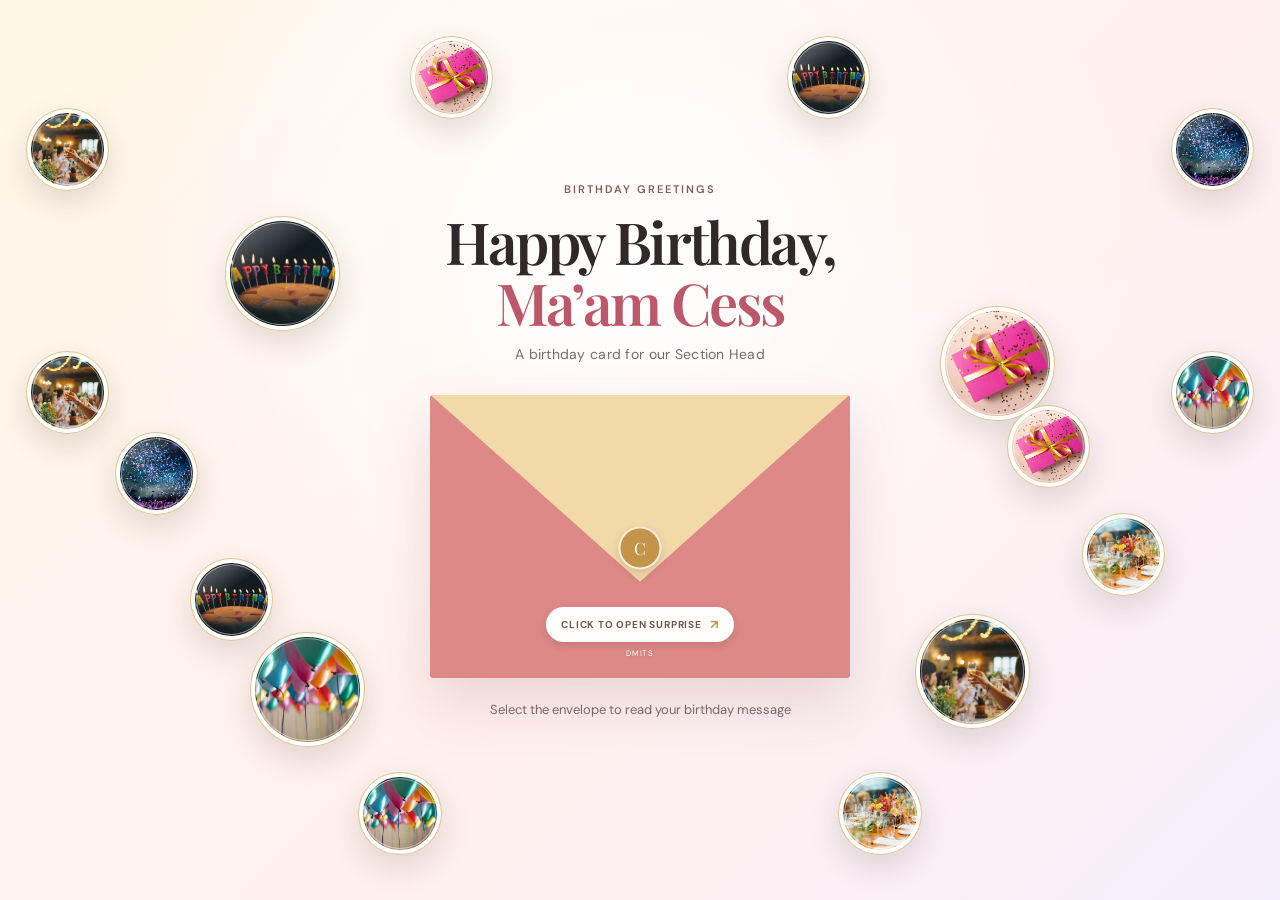
==== Birthday-from-mark/index.html @ f0083e34 "intial commit" ====
<!doctype html>
<html lang="en">
<head>
  <meta charset="utf-8">
  <meta name="viewport" content="width=device-width, initial-scale=1">
  <meta name="theme-color" content="#f3eee7">
  <meta name="description" content="A birthday card for Ma’am Cess, Section Head of the Data Management and Information Technology Systems Division (DMITS).">
  <title>Happy Birthday, Ma’am Cess</title>
  <link rel="preconnect" href="https://fonts.googleapis.com">
  <link rel="preconnect" href="https://fonts.gstatic.com" crossorigin>
  <link href="https://fonts.googleapis.com/css2?family=DM+Mono:wght@400;500&family=DM+Sans:wght@400;500;600;700&family=Playfair+Display:ital,wght@0,600;0,700;1,600;1,700&display=swap" rel="stylesheet">
  <link rel="stylesheet" href="style.css">
</head>
<body>
  <section class="card-gate" id="card-gate" aria-labelledby="gate-title" hidden>
    <!-- Replace bubble photos in images/bubbles, or update each bubble img src. -->
    <div class="photo-bubbles" aria-hidden="true">
      <span class="photo-bubble bubble-cake"><img src="images/bubbles/birthday-cake.jpg" alt=""></span>
      <span class="photo-bubble bubble-gift"><img src="images/bubbles/birthday-gift.jpg" alt=""></span>
      <span class="photo-bubble bubble-balloons"><img src="images/bubbles/birthday-balloons.jpg" alt=""></span>
      <span class="photo-bubble bubble-toast"><img src="images/bubbles/birthday-toast.jpg" alt=""></span>
      <span class="photo-bubble photo-bubble-small bubble-confetti"><img src="images/bubbles/birthday-confetti.jpg" alt=""></span>
      <span class="photo-bubble photo-bubble-small bubble-table"><img src="images/bubbles/birthday-table.jpg" alt=""></span>
      <span class="photo-bubble photo-bubble-small bubble-cake-extra"><img src="images/bubbles/birthday-cake.jpg" alt=""></span>
      <span class="photo-bubble photo-bubble-small bubble-gift-extra"><img src="images/bubbles/birthday-gift.jpg" alt=""></span>
      <span class="photo-bubble photo-bubble-small bubble-toast-extra"><img src="images/bubbles/birthday-toast.jpg" alt=""></span>
      <span class="photo-bubble photo-bubble-small bubble-confetti-extra"><img src="images/bubbles/birthday-confetti.jpg" alt=""></span>
      <span class="photo-bubble photo-bubble-small bubble-balloons-extra"><img src="images/bubbles/birthday-balloons.jpg" alt=""></span>
      <span class="photo-bubble photo-bubble-small bubble-table-extra"><img src="images/bubbles/birthday-table.jpg" alt=""></span>
      <span class="photo-bubble photo-bubble-small bubble-gift-upper"><img src="images/bubbles/birthday-gift.jpg" alt=""></span>
      <span class="photo-bubble photo-bubble-small bubble-cake-upper"><img src="images/bubbles/birthday-cake.jpg" alt=""></span>
      <span class="photo-bubble photo-bubble-small bubble-toast-side"><img src="images/bubbles/birthday-toast.jpg" alt=""></span>
      <span class="photo-bubble photo-bubble-small bubble-balloons-side"><img src="images/bubbles/birthday-balloons.jpg" alt=""></span>
    </div>
    <div class="gate-content">
      <p class="gate-kicker">Birthday greetings</p>
      <h1 class="gate-title" id="gate-title">Happy Birthday,<span>Ma’am Cess</span></h1>
      <p class="gate-subtitle">A birthday card for our Section Head</p>
      <button class="envelope" id="open-card" type="button" aria-label="Click to open your birthday card for Ma’am Cess" aria-expanded="false">
        <span class="envelope-back" aria-hidden="true"></span>
        <span class="letter-preview" aria-hidden="true">
          <span>Birthday wishes</span>
          <strong>For Ma’am Cess</strong>
          <span>DMITS</span>
        </span>
        <span class="envelope-front" aria-hidden="true"></span>
        <span class="envelope-flap" aria-hidden="true"></span>
        <span class="envelope-label" aria-hidden="true"><span class="envelope-cta">Click to Open Surprise <span aria-hidden="true">↗</span></span><small>DMITS</small></span>
        <span class="envelope-seal" aria-hidden="true">C</span>
      </button>
      <p class="gate-instruction">Select the envelope to read your birthday message</p>
    </div>
  </section>



  <main class="page-shell">
    <header class="topbar">
      <div class="brand">DMITS</div>
      <div class="top-note">Created with Love and a little bit of code</div>
    </header>

    <section class="hero" aria-labelledby="birthday-title">
      <article class="letter-paper">
        <div class="letter-topline">
          <span>A birthday letter</span>
          <span>With appreciation</span>
        </div>
        <div class="letter-copy">
          <p class="salutation">Dear Ma’am Cess,</p>
          <h1 id="birthday-title">Happy Birthday,<span class="accent">Ma’am Cess.</span></h1>
          <p class="hero-text">On behalf of the Data Management and Information Technology Systems Division (DMITS), please accept our warmest wishes on your birthday. Thank you for your guidance, thoughtful leadership, and continued support.</p>
          <p class="hero-text">Your commitment and encouragement make a meaningful difference in our work. We hope the year ahead brings you good health, happiness, and continued success.</p>
          <p class="hero-text">Wishing you a joyful celebration and a wonderful year ahead.</p>
          <p class="letter-signoff">With appreciation,<strong>DMITS</strong></p>
          <div class="hero-actions">
            <button class="celebrate-button" id="celebrate-button" type="button">Celebrate with confetti</button>
            <a class="scroll-cue" href="#birthday-gallery">Continue to birthday photos ↓</a>
          </div>
        </div>
      </article>
    </section>

    <section class="gallery-section" id="birthday-gallery" aria-labelledby="gallery-title">
      <div class="gallery-heading">
        <div>
          <span class="note-kicker">Birthday gallery</span>
          <h2 id="gallery-title">A day worth<br>celebrating.</h2>
        </div>
        <p>A few birthday photos and wishes for Ma’am Cess.</p>
      </div>
      <!-- Replace these files in the images folder, or update each img src to a different photo. -->
      <div class="photo-grid">
        <figure class="photo-card">
          <img src="images/1.jpg" alt="Birthday cake with candles lit for a celebration" loading="eager">
          <figcaption class="photo-label">Make a wish, Ma’am Cess</figcaption>
        </figure>
        <figure class="photo-card">
          <img src="images/2.jpg" alt="Brightly wrapped birthday gift with a ribbon" loading="eager">
          <figcaption class="photo-label">A little something to celebrate</figcaption>
        </figure>
        <figure class="photo-card">
          <img src="images/3.jpg" alt="Colorful balloons gathered for a birthday party" loading="eager">
          <figcaption class="photo-label">Let the celebration begin</figcaption>
        </figure>
        <figure class="photo-card">
          <img src="images/4.jpg" alt="Colorful confetti falling over a party" loading="eager">
          <figcaption class="photo-label">Cheers to another wonderful year</figcaption>
        </figure>
        <figure class="photo-card">
          <img src="images/5.jpg" alt="Festive table arranged with flowers and lights" loading="eager">
          <figcaption class="photo-label">Good company and happy moments</figcaption>
        </figure>
        <figure class="photo-card">
          <img src="images/6.jpg" alt="Guests raising glasses at a celebration" loading="eager">
          <figcaption class="photo-label">Wishing you many reasons to celebrate</figcaption>
        </figure>
      </div>
    </section>

    <footer class="footer">
      <span>With appreciation</span>
      <span>DMITS</span>
    </footer>
  </main>

  <dialog id="birthday-dialog" aria-labelledby="dialog-title">
    <h2 id="dialog-title">Happy Birthday, Ma’am Cess</h2>
    <p>Wishing you a wonderful birthday and a year ahead filled with happiness, good health, and continued success.</p>
    <button class="close-button" id="close-dialog" type="button">Thank you</button>
  </dialog>

  <script>
    const cardGate = document.querySelector("#card-gate");
    const openCardButton = document.querySelector("#open-card");
    const pageShell = document.querySelector(".page-shell");
    const celebrateButton = document.querySelector("#celebrate-button");
    const birthdayDialog = document.querySelector("#birthday-dialog");
    const closeDialog = document.querySelector("#close-dialog");
    const confettiColors = ["#f07181", "#f5c26b", "#8ec9b2", "#8c78b3", "#fff0ce"];

    function launchConfetti(count = 70) {
      for (let index = 0; index < count; index += 1) {
        const piece = document.createElement("span");
        piece.className = "confetti-piece";
        piece.setAttribute("aria-hidden", "true");
        piece.style.left = `${Math.random() * 100}vw`;
        piece.style.backgroundColor = confettiColors[index % confettiColors.length];
        piece.style.setProperty("--drift", `${(Math.random() - 0.5) * 240}px`);
        piece.style.setProperty("--spin", `${Math.random() * 720 - 360}deg`);
        piece.style.animationDelay = `${Math.random() * 0.8}s`;
        document.body.append(piece);
        window.setTimeout(() => piece.remove(), 3700);
      }
    }

    const bubblePopTimers = new WeakMap();

    function finishBubblePop(bubble) {
      window.clearTimeout(bubblePopTimers.get(bubble));
      bubblePopTimers.delete(bubble);
      bubble.classList.remove("is-popping");
    }

    function popBubble(bubble) {
      if (bubble.classList.contains("is-popping")) return;
      bubble.classList.add("is-popping");
      const timeout = window.setTimeout(
        () => finishBubblePop(bubble),
        window.matchMedia("(prefers-reduced-motion: reduce)").matches ? 50 : 3500
      );
      bubblePopTimers.set(bubble, timeout);
    }

    document.querySelectorAll(".photo-bubble").forEach((bubble) => {
      bubble.addEventListener("mouseenter", () => popBubble(bubble));
      bubble.addEventListener("pointerdown", (event) => {
        if (event.pointerType !== "mouse") popBubble(bubble);
      });
      bubble.addEventListener("animationend", (event) => {
        if (event.target === bubble && event.animationName === "photo-bubble-cycle") {
          finishBubblePop(bubble);
        }
      });
    });

    function openBirthdayCard() {
      openCardButton.classList.add("is-open");
      openCardButton.setAttribute("aria-expanded", "true");
      launchConfetti(100);

      window.setTimeout(() => {
        document.body.classList.add("card-revealed");
        document.body.classList.remove("card-closed");
        pageShell.setAttribute("aria-hidden", "false");
        window.scrollTo({ top: 0, behavior: "smooth" });
      }, 700);

      window.setTimeout(() => cardGate.classList.add("is-opening"), 1250);
      window.setTimeout(() => { cardGate.hidden = true; }, 1950);
    }

    cardGate.hidden = false;
    document.body.classList.add("card-closed");
    pageShell.setAttribute("aria-hidden", "true");
    openCardButton.addEventListener("click", openBirthdayCard);
    celebrateButton.addEventListener("click", () => {
      launchConfetti();
      birthdayDialog.showModal();
    });
    closeDialog.addEventListener("click", () => birthdayDialog.close());
    birthdayDialog.addEventListener("click", (event) => {
      if (event.target === birthdayDialog) birthdayDialog.close();
    });
  </script>
</body>
</html>
---- Birthday-from-mark/style.css ----
:root {
      color-scheme: light;
  --paper: #fbf6ef;
  --ink: #302829;
  --pink: #bb596a;
  --orange: #c29a4f;
  --lilac: #ded8d2;
  --cream: #fffefa;
      --mono: "DM Mono", monospace;
      --sans: "DM Sans", sans-serif;
      --serif: "Playfair Display", Georgia, serif;
    }

    * { box-sizing: border-box; }

    html { scroll-behavior: smooth; }

    body {
      margin: 0;
      background: var(--paper);
      color: var(--ink);
      font-family: var(--sans);
    }

    button, a { font: inherit; }
    a { color: inherit; }

    body.card-closed { overflow: hidden; }
    body.card-closed .page-shell { display: none; }

    .card-gate {
      position: fixed;
      inset: 0;
      z-index: 20;
      display: grid;
      place-items: center;
      overflow: auto;
      padding: 28px 20px;
      background:
        radial-gradient(ellipse at 50% 30%, rgba(255, 255, 255, .96), transparent 32rem),
        linear-gradient(135deg, #fff8e8, #fff0ed 56%, #f5effb);
      opacity: 1;
      transition: opacity .65s ease, visibility .65s ease;
    }
    .card-gate[hidden] { display: none; }
    .card-gate.is-opening { visibility: hidden; opacity: 0; pointer-events: none; }
    .photo-bubbles { position: absolute; inset: 0; z-index: 0; overflow: hidden; pointer-events: none; }
    .photo-bubble {
      --bubble-size: clamp(82px, 9vw, 124px);
      position: absolute;
      display: block;
      width: var(--bubble-size);
      aspect-ratio: 1;
      padding: 4px;
      border: 1px solid rgba(194, 154, 79, .58);
      border-radius: 50%;
      background: rgba(255, 254, 250, .94);
      box-shadow: 0 12px 30px rgba(61, 43, 41, .15);
      animation: photo-bubble-float 5.8s ease-in-out infinite alternate;
      pointer-events: auto;
      transition: box-shadow .25s ease;
    }
    .photo-bubble::before {
      position: absolute;
      inset: -8px;
      z-index: 3;
      border: 2px solid rgba(255, 255, 255, .9);
      border-radius: 50%;
      background:
        radial-gradient(circle at 8% 32%, #f07181 0 4px, transparent 5px),
        radial-gradient(circle at 83% 18%, #f5c26b 0 4px, transparent 5px),
        radial-gradient(circle at 91% 68%, #8ec9b2 0 4px, transparent 5px),
        radial-gradient(circle at 27% 94%, #8c78b3 0 4px, transparent 5px),
        radial-gradient(circle at 5% 75%, #61bce9 0 3px, transparent 4px);
      content: "";
      opacity: 0;
      pointer-events: none;
      transform: scale(.7);
      filter: drop-shadow(0 2px 3px rgba(140, 120, 179, .32));
    }
    .photo-bubble::after {
      position: absolute;
      inset: 5px;
      z-index: 2;
      border: 1px solid rgba(255, 255, 255, .48);
      border-radius: 50%;
      background: linear-gradient(145deg, rgba(255, 255, 255, .42), transparent 42%);
      content: "";
      pointer-events: none;
    }
    .photo-bubble img {
      display: block;
      width: 100%;
      height: 100%;
      position: relative;
      z-index: 1;
      border-radius: 50%;
      object-fit: cover;
    }
    .photo-bubble.is-popping {
      z-index: 5;
      animation: photo-bubble-cycle 3.4s ease-in-out both;
      box-shadow: 0 16px 38px rgba(61, 43, 41, .24);
    }
    .photo-bubble.is-popping::before { animation: photo-bubble-burst .48s ease-out both; }
    .photo-bubble.is-popping img {
      animation: photo-bubble-photo-pop 3.4s ease-in-out both;
    }
    .photo-bubble-small { --bubble-size: clamp(60px, 6.5vw, 88px); }
    .bubble-cake { top: 24%; left: clamp(16px, calc(50% - 415px), 20vw); }
    .bubble-gift { top: 34%; right: clamp(16px, calc(50% - 415px), 20vw); animation-delay: -1.8s; }
    .bubble-balloons { bottom: 17%; left: clamp(24px, calc(50% - 390px), 23vw); animation-delay: -3.2s; }
    .bubble-toast { right: clamp(24px, calc(50% - 390px), 23vw); bottom: 19%; animation-delay: -2.4s; }
    .bubble-confetti { top: 48%; left: clamp(16px, calc(50% - 520px), 9vw); animation-delay: -.7s; }
    .bubble-table { top: 57%; right: clamp(16px, calc(50% - 520px), 9vw); animation-delay: -2.7s; }
    .bubble-cake-extra { top: 62%; left: clamp(28px, calc(50% - 450px), 17vw); animation-delay: -1.3s; }
    .bubble-gift-extra { top: 45%; right: clamp(28px, calc(50% - 450px), 17vw); animation-delay: -3.7s; }
    .bubble-toast-extra { top: 12%; left: 2vw; animation-delay: -2.1s; }
    .bubble-confetti-extra { top: 12%; right: 2vw; animation-delay: -3.1s; }
    .bubble-balloons-extra { bottom: 5%; left: 28vw; animation-delay: -1.6s; }
    .bubble-table-extra { right: 28vw; bottom: 5%; animation-delay: -4.1s; }
    .bubble-gift-upper { top: 4%; left: 32vw; animation-delay: -2.9s; }
    .bubble-cake-upper { top: 4%; right: 32vw; animation-delay: -.9s; }
    .bubble-toast-side { top: 39%; left: 2vw; animation-delay: -2.3s; }
    .bubble-balloons-side { top: 39%; right: 2vw; animation-delay: -3.5s; }
    .gate-content { position: relative; z-index: 1; width: min(100%, 520px); text-align: center; }
    .gate-kicker { margin: 0 0 15px; color: #815d5b; font-family: var(--sans); font-size: 11px; font-weight: 600; letter-spacing: .18em; text-transform: uppercase; }
    .gate-title { margin: 0; font-family: var(--serif); font-size: clamp(40px, 7vw, 58px); font-weight: 600; letter-spacing: -.045em; line-height: 1.05; }
    .gate-title span { display: block; color: var(--pink); }
    .gate-subtitle { margin: 12px 0 32px; color: #776d6a; font-size: 14px; letter-spacing: .02em; }
    .envelope {
      position: relative;
      display: block;
      width: min(100%, 420px);
      aspect-ratio: 1.48;
      margin: 0 auto;
      padding: 0;
      border: 0;
      background: transparent;
      cursor: pointer;
      perspective: 1200px;
      -webkit-tap-highlight-color: transparent;
    }
    .envelope:focus-visible { outline: 3px solid #6c4a99; outline-offset: 9px; border-radius: 12px; }
    .envelope-back {
      position: absolute;
      inset: 0;
      z-index: 0;
      border: 1px solid rgba(71, 48, 47, .12);
      border-radius: 4px;
      background: #ce7779;
      box-shadow: 0 24px 56px rgba(141, 72, 81, .18);
    }
    .letter-preview {
      position: absolute;
      inset: 5% 7% 7%;
      z-index: 1;
      display: flex;
      flex-direction: column;
      align-items: center;
      justify-content: center;
      gap: 7px;
      border-radius: 7px;
      background: var(--cream);
      color: #786b68;
      font-family: var(--sans);
      font-size: 10px;
      letter-spacing: .12em;
      text-transform: uppercase;
      transition: transform .85s cubic-bezier(.2,.8,.25,1);
    }
    .letter-preview strong { color: var(--ink); font-family: var(--serif); font-size: clamp(22px, 5vw, 31px); font-weight: 600; letter-spacing: -.035em; text-transform: none; }
    .envelope-front {
      position: absolute;
      inset: 0;
      z-index: 3;
      border-radius: 4px;
      background: #dc8988;
      clip-path: polygon(0 0, 50% 57%, 100% 0, 100% 100%, 0 100%);
    }
    .envelope-flap {
      position: absolute;
      inset: 0 0 auto;
      z-index: 4;
      height: 66%;
      border-radius: 4px 4px 0 0;
      background: #f2d9a8;
      clip-path: polygon(0 0, 100% 0, 50% 100%);
      transform: rotateX(0);
      transform-origin: top;
      backface-visibility: hidden;
      transition: transform .7s ease, z-index 0s .35s;
    }
    .envelope-seal {
      position: absolute;
      top: 54%;
      left: 50%;
      z-index: 6;
      display: grid;
      width: 43px;
      height: 43px;
      place-items: center;
      border: 2px solid rgba(255, 253, 249, .85);
      border-radius: 50%;
      background: #c3954b;
      color: white;
      font-family: var(--serif);
      font-size: 17px;
      box-shadow: 0 4px 10px rgba(61, 43, 41, .16);
      transform: translate(-50%, -50%);
      transition: opacity .2s ease;
    }
    .envelope-label {
      position: absolute;
      right: 12px;
      bottom: 7%;
      left: 12px;
      z-index: 5;
      display: grid;
      gap: 6px;
      color: #fffdf9;
      text-align: center;
      text-shadow: 0 1px 4px rgba(61, 43, 41, .2);
    }
    .envelope-cta {
      display: inline-flex;
      align-items: center;
      justify-content: center;
      gap: 8px;
      min-height: 34px;
      margin: 0 auto;
      padding: 8px 14px;
      border: 1px solid rgba(255, 253, 249, .8);
      border-radius: 999px;
      background: var(--cream);
      color: #715456;
      font-family: var(--sans);
      font-size: 10px;
      font-weight: 700;
      letter-spacing: .08em;
      text-shadow: none;
      text-transform: uppercase;
      white-space: nowrap;
      box-shadow: 0 3px 8px rgba(61, 43, 41, .16);
      transition: background .2s ease, box-shadow .2s ease;
    }
    .envelope-cta span { color: var(--orange); font-size: 13px; }
    .envelope-label small { font-family: var(--sans); font-size: 8px; letter-spacing: .12em; text-transform: uppercase; }
    .envelope:hover .envelope-cta { background: white; box-shadow: 0 4px 12px rgba(61, 43, 41, .2); }
    .envelope.is-open { pointer-events: none; }
    .envelope.is-open .envelope-flap { z-index: 0; transform: rotateX(180deg); }
    .envelope.is-open .letter-preview { transform: translateY(-42%); }
    .envelope.is-open .envelope-seal { opacity: 0; }
    .gate-instruction { margin: 23px 0 0; color: #776d6a; font-size: 13px; }

    .page-shell {
      width: min(1440px, 100%);
      margin: 0 auto;
      overflow: hidden;
      background: var(--paper);
    }

    .topbar {
      display: flex;
      align-items: center;
      justify-content: space-between;
      padding: 25px clamp(22px, 6vw, 88px);
      font-family: var(--sans);
      font-size: 11px;
      letter-spacing: .06em;
      text-transform: uppercase;
    }

    .brand { display: flex; align-items: center; gap: 10px; font-weight: 600; }
    .brand-mark {
      display: grid;
      width: 32px;
      height: 32px;
      place-items: center;
      border: 1px solid #cbb6a0;
      border-radius: 50%;
      color: #8d6964;
      font-size: 9px;
      letter-spacing: -.05em;
    }
    .top-note { color: #796c68; }

    .hero {
      position: relative;
      width: min(860px, calc(100% - 44px));
      margin: clamp(24px, 5vw, 68px) auto clamp(76px, 10vw, 132px);
      isolation: isolate;
    }

    .letter-paper {
      position: relative;
      padding: clamp(34px, 7vw, 78px);
      border: 1px solid rgba(72, 57, 52, .12);
      background: var(--cream);
      box-shadow: 0 18px 54px rgba(61, 43, 41, .09);
    }
    .letter-paper::before {
      position: absolute;
      top: 34px;
      bottom: 34px;
      left: clamp(17px, 3vw, 34px);
      width: 1px;
      background: rgba(169, 109, 112, .24);
      content: "";
    }
    .letter-paper::after {
      position: absolute;
      top: 24px;
      right: 27px;
      width: 16px;
      height: 16px;
      border-top: 1px solid #c7b49d;
      border-right: 1px solid #c7b49d;
      content: "";
    }
    .letter-topline {
      display: flex;
      align-items: center;
      justify-content: space-between;
      gap: 16px;
      padding-bottom: 18px;
      border-bottom: 1px solid rgba(72, 57, 52, .16);
      color: #806b68;
      font-family: var(--sans);
      font-size: 10px;
      font-weight: 600;
      letter-spacing: .12em;
      text-transform: uppercase;
    }
    .letter-copy { position: relative; z-index: 1; max-width: 670px; margin: 38px auto 0; }
    .salutation {
      margin: 0 0 16px;
      font-family: var(--serif);
      font-size: clamp(22px, 3vw, 29px);
      font-style: italic;
    }
    .hero h1 {
      margin: 0 0 28px;
      font-family: var(--serif);
      font-size: clamp(56px, 8vw, 94px);
      font-weight: 600;
      letter-spacing: -.075em;
      line-height: .95;
    }
    .hero h1 .accent { display: block;     color: var(--pink); font-style: italic; }
    .hero-text {
      margin: 0 0 18px;
      color: #605754;
      font-size: clamp(14px, 1.7vw, 16px);
      line-height: 2;
    }
    .letter-signoff { margin-top: 30px; color: #605754; line-height: 1.8; }
    .letter-signoff strong { display: block; margin-top: 8px; color: var(--ink); font-size: 15px; font-weight: 700; }
    .hero-actions { display: flex; align-items: center; gap: 18px; flex-wrap: wrap; margin-top: 32px; }
    .celebrate-button {
      display: inline-flex;
      align-items: center;
      gap: 11px;
      min-height: 52px;
      padding: 0 23px;
      border: 0;
      border-radius: 999px;
      background: #b34f61;
      color: white;
      cursor: pointer;
      font-size: 14px;
      font-weight: 600;
      transition: background .2s ease, transform .2s ease;
    }
    .celebrate-button:hover { background: #963c50; transform: translateY(-1px); }
    .celebrate-button:focus-visible, a:focus-visible, dialog button:focus-visible {
      outline: 3px solid #6c4a99;
      outline-offset: 4px;
    }
    .scroll-cue { color: #6d625e; font-size: 12px; text-decoration: underline; text-decoration-color: #b7a39a; text-underline-offset: 4px; }

    .gallery-section {
      padding: 102px clamp(22px, 8vw, 116px) 112px;
      background: #f5e9e2;
    }
    .gallery-section .note-kicker { color: #786662; font-family: var(--sans); font-size: 10px; font-weight: 600; letter-spacing: .15em; text-transform: uppercase; }
    .gallery-heading { display: flex; justify-content: space-between; align-items: end; gap: 24px; margin-bottom: 38px; }
    .gallery-heading h2 {
      margin: 13px 0 0;
      font-family: var(--serif);
      font-size: clamp(42px, 6vw, 76px);
      font-weight: 600;
      letter-spacing: -.06em;
      line-height: .98;
    }
    .gallery-heading p { max-width: 260px; margin: 0 0 5px;     color: #6c625e; font-size: 13px; line-height: 1.7; }
    .photo-grid { display: grid; grid-template-columns: 1.06fr .94fr 1fr; gap: 19px; }
    .photo-card { position: relative; height: 330px; overflow: hidden; border: 1px solid rgba(72, 57, 52, .1); border-radius: 5px; background: #d7cbc0; box-shadow: 0 8px 24px rgba(61, 43, 41, .08); }
    .photo-card img { width: 100%; height: 100%; object-fit: cover; transition: transform .6s cubic-bezier(.2,.8,.2,1); }
    .photo-card:hover img { transform: scale(1.06); }
    .photo-label {
      position: absolute;
      right: 10px;
      bottom: 10px;
      left: 10px;
      padding: 10px 12px;
      background: rgba(255, 250, 243, .9);
      color: #453b39;
      font-size: 11px;
      font-weight: 600;
    }

    .footer {
      display: flex;
      align-items: center;
      justify-content: space-between;
      gap: 20px;
      padding: 27px clamp(22px, 6vw, 88px);
      background: #815354;
      color: #fff5ec;
      font-family: var(--sans);
      font-size: 10px;
      letter-spacing: .07em;
      text-transform: uppercase;
    }

    dialog {
      width: min(460px, calc(100% - 32px));
      padding: 42px 34px 32px;
      border: 1px solid rgba(39, 31, 38, .08);
      border-radius: 5px;
      background: var(--cream);
      color: var(--ink);
      text-align: center;
      box-shadow: 0 25px 100px rgba(28, 17, 26, .24);
    }
    dialog::backdrop { background: rgba(39, 31, 38, .55); backdrop-filter: blur(5px); }
    dialog h2 { margin: 11px 0; font-family: var(--serif); font-size: 40px; font-weight: 600; letter-spacing: -.04em; }
    dialog p { color: #71636c; font-size: 14px; line-height: 1.8; }
    .close-button {
      margin-top: 17px;
      padding: 11px 19px;
      border: 0;
      border-radius: 999px;
      background: #b34f61;
      color: white;
      cursor: pointer;
    }
    .confetti-piece {
      position: fixed;
      top: -20px;
      z-index: 30;
      width: 9px;
      height: 14px;
      pointer-events: none;
      animation: fall 2.8s cubic-bezier(.2,.7,.4,1) forwards;
    }

    @keyframes fall {
      to { transform: translate3d(var(--drift), 110vh, 0) rotate(var(--spin)); opacity: 0; }
    }
    @keyframes photo-bubble-float { to { translate: 0 -12px; } }
    @keyframes photo-bubble-cycle {
      0% { opacity: 1; transform: scale(1); }
      12% { opacity: 1; transform: scale(1.18); }
      25% { opacity: 0; transform: scale(1.5); }
      60% { opacity: 0; transform: scale(.65); }
      100% { opacity: 1; transform: scale(1); }
    }
    @keyframes photo-bubble-burst {
      0% { opacity: 0; transform: scale(.7); }
      18% { opacity: 1; }
      100% { opacity: 0; transform: scale(1.65); }
    }
    @keyframes photo-bubble-photo-pop {
      0% { opacity: 1; transform: scale(1); }
      18% { opacity: 1; transform: scale(1.12); }
      34% { opacity: 0; transform: scale(1.18); }
      62% { opacity: 0; transform: scale(.9); }
      100% { opacity: 1; transform: scale(1); }
    }

    @media (max-width: 760px) {
      .topbar { padding-top: 19px; padding-bottom: 19px; }
      .top-note { font-size: 9px; }
      .photo-bubble { --bubble-size: 68px; }
      .photo-bubble-small { --bubble-size: 56px; }
      .bubble-cake { top: 6%; left: 5%; }
      .bubble-gift { top: 6%; right: 5%; }
      .bubble-balloons { bottom: 5%; left: 6%; }
      .bubble-toast { right: 6%; bottom: 5%; }
      .bubble-confetti { top: 27%; left: 1%; }
      .bubble-table { top: 27%; right: 1%; }
      .bubble-cake-extra { top: auto; bottom: 5%; left: 30%; }
      .bubble-gift-extra { top: auto; right: 30%; bottom: 5%; }
      .bubble-toast-extra { top: 17%; left: 1%; }
      .bubble-confetti-extra { top: 17%; right: 1%; }
      .bubble-balloons-extra { bottom: 14%; left: 25%; }
      .bubble-table-extra { right: 25%; bottom: 14%; }
      .bubble-gift-upper { top: 14%; left: 25%; }
      .bubble-cake-upper { top: 14%; right: 25%; }
      .bubble-toast-side { top: 35%; left: 1%; }
      .bubble-balloons-side { top: 35%; right: 1%; }
      .hero { width: min(100% - 30px, 700px); margin-top: 24px; margin-bottom: 72px; }
      .letter-copy { margin-top: 28px; }
      .gallery-section { padding-top: 75px; padding-bottom: 78px; }
      .gallery-heading { align-items: start; flex-direction: column; }
      .photo-grid { grid-template-columns: 1fr 1fr; gap: 13px; }
      .photo-card { height: 260px; }
    }

    @media (max-width: 430px) {
      .brand { font-size: 9px; letter-spacing: .03em; }
      .top-note { max-width: 110px; text-align: right; line-height: 1.5; }
      .gate-title { font-size: 40px; }
      .gate-subtitle { margin-bottom: 25px; }
      .letter-topline { font-size: 8px; }
      .letter-paper { padding: 32px 25px; }
      .letter-paper::before { top: 26px; bottom: 26px; left: 12px; }
      .letter-paper::after { top: 15px; right: 14px; font-size: 22px; }
      .letter-copy { margin-top: 28px; }
      .hero-actions { gap: 13px; }
      .celebrate-button { min-height: 48px; padding: 0 18px; }
      .photo-card { height: 205px; }
      .photo-label { font-size: 8px; }
      .footer { align-items: flex-start; flex-direction: column; }
    }

    @media (prefers-reduced-motion: reduce) {
      *, *::before, *::after { scroll-behavior: auto !important; animation-duration: .01ms !important; animation-iteration-count: 1 !important; transition-duration: .01ms !important; }
    }
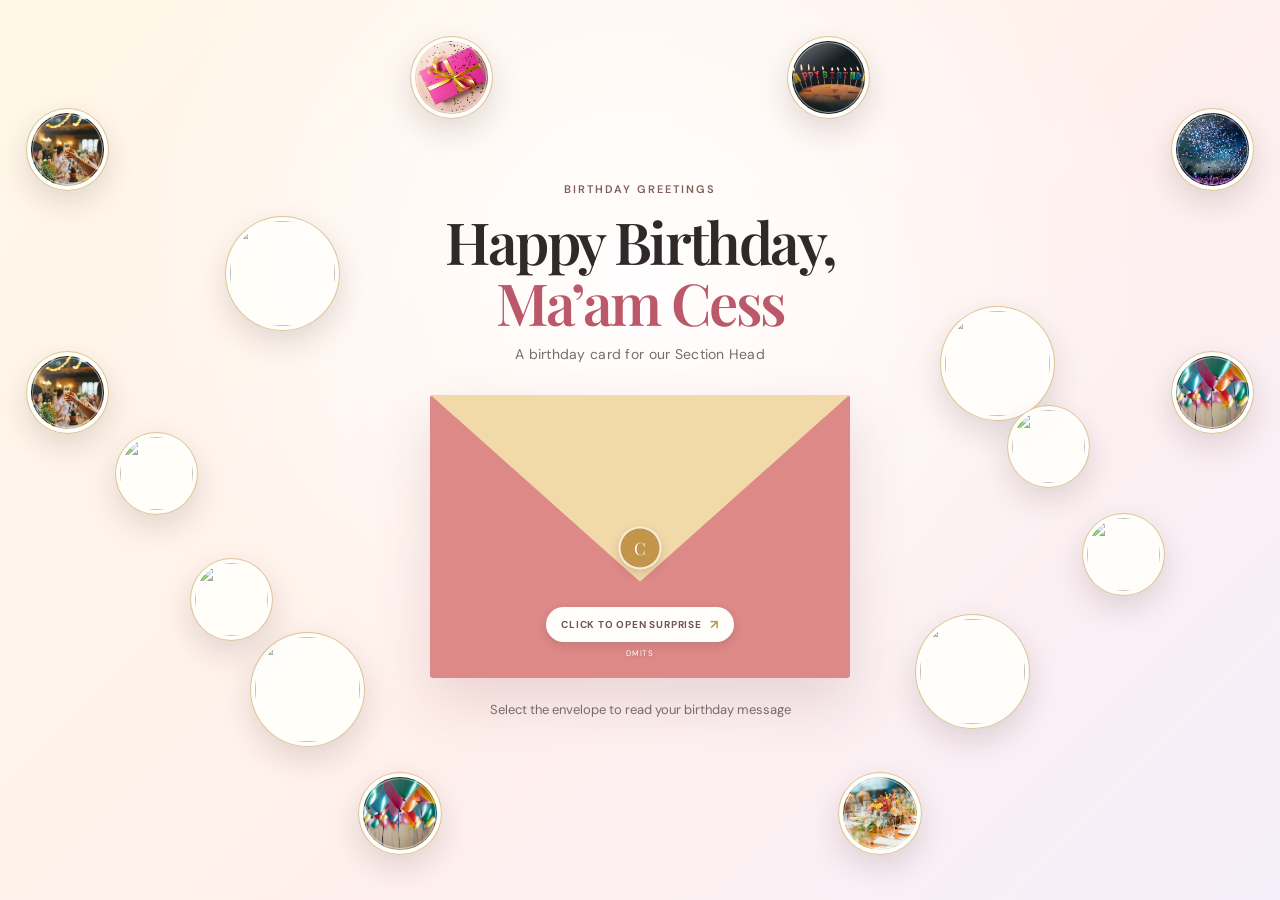
==== commit db247b36: "pa char char na sad nga design coming from marky boi" ====
--- a/Birthday-from-mark/index.html
+++ b/Birthday-from-mark/index.html
@@ -15,14 +15,14 @@
   <section class="card-gate" id="card-gate" aria-labelledby="gate-title" hidden>
     <!-- Replace bubble photos in images/bubbles, or update each bubble img src. -->
     <div class="photo-bubbles" aria-hidden="true">
-      <span class="photo-bubble bubble-cake"><img src="images/bubbles/birthday-cake.jpg" alt=""></span>
-      <span class="photo-bubble bubble-gift"><img src="images/bubbles/birthday-gift.jpg" alt=""></span>
-      <span class="photo-bubble bubble-balloons"><img src="images/bubbles/birthday-balloons.jpg" alt=""></span>
-      <span class="photo-bubble bubble-toast"><img src="images/bubbles/birthday-toast.jpg" alt=""></span>
-      <span class="photo-bubble photo-bubble-small bubble-confetti"><img src="images/bubbles/birthday-confetti.jpg" alt=""></span>
-      <span class="photo-bubble photo-bubble-small bubble-table"><img src="images/bubbles/birthday-table.jpg" alt=""></span>
-      <span class="photo-bubble photo-bubble-small bubble-cake-extra"><img src="images/bubbles/birthday-cake.jpg" alt=""></span>
-      <span class="photo-bubble photo-bubble-small bubble-gift-extra"><img src="images/bubbles/birthday-gift.jpg" alt=""></span>
+      <span class="photo-bubble bubble-cake"><img src="images/bubbles/1.jpg" alt=""></span>
+      <span class="photo-bubble bubble-gift"><img src="images/bubbles/2.jpg" alt=""></span>
+      <span class="photo-bubble bubble-balloons"><img src="images/bubbles/3.jpg" alt=""></span>
+      <span class="photo-bubble bubble-toast"><img src="images/bubbles/4.jpg" alt=""></span>
+      <span class="photo-bubble photo-bubble-small bubble-confetti"><img src="images/bubbles/5.jpg" alt=""></span>
+      <span class="photo-bubble photo-bubble-small bubble-table"><img src="images/bubbles/6.jpg" alt=""></span>
+      <span class="photo-bubble photo-bubble-small bubble-cake-extra"><img src="images/bubbles/7.jpg" alt=""></span>
+      <span class="photo-bubble photo-bubble-small bubble-gift-extra"><img src="images/bubbles/8.jpg" alt=""></span>
       <span class="photo-bubble photo-bubble-small bubble-toast-extra"><img src="images/bubbles/birthday-toast.jpg" alt=""></span>
       <span class="photo-bubble photo-bubble-small bubble-confetti-extra"><img src="images/bubbles/birthday-confetti.jpg" alt=""></span>
       <span class="photo-bubble photo-bubble-small bubble-balloons-extra"><img src="images/bubbles/birthday-balloons.jpg" alt=""></span>
@@ -58,6 +58,7 @@
     <header class="topbar">
       <div class="brand">DMITS</div>
       <div class="top-note">Created with Love and a little bit of code</div>
+      <a href="../" class="back-home-button">← Back to First Page</a>
     </header>
 
     <section class="hero" aria-labelledby="birthday-title">
@@ -96,7 +97,7 @@
           <figcaption class="photo-label">Make a wish, Ma’am Cess</figcaption>
         </figure>
         <figure class="photo-card">
-          <img src="images/2.jpg" alt="Brightly wrapped birthday gift with a ribbon" loading="eager">
+          <img src="images/5.jpg" alt="Brightly wrapped birthday gift with a ribbon" loading="eager">
           <figcaption class="photo-label">A little something to celebrate</figcaption>
         </figure>
         <figure class="photo-card">
@@ -104,15 +105,15 @@
           <figcaption class="photo-label">Let the celebration begin</figcaption>
         </figure>
         <figure class="photo-card">
-          <img src="images/4.jpg" alt="Colorful confetti falling over a party" loading="eager">
+          <img src="images/6.jpg" alt="Colorful confetti falling over a party" loading="eager">
           <figcaption class="photo-label">Cheers to another wonderful year</figcaption>
         </figure>
         <figure class="photo-card">
-          <img src="images/5.jpg" alt="Festive table arranged with flowers and lights" loading="eager">
+          <img src="images/2.jpg" alt="Festive table arranged with flowers and lights" loading="eager">
           <figcaption class="photo-label">Good company and happy moments</figcaption>
         </figure>
         <figure class="photo-card">
-          <img src="images/6.jpg" alt="Guests raising glasses at a celebration" loading="eager">
+          <img src="images/4.jpg" alt="Guests raising glasses at a celebration" loading="eager">
           <figcaption class="photo-label">Wishing you many reasons to celebrate</figcaption>
         </figure>
       </div>
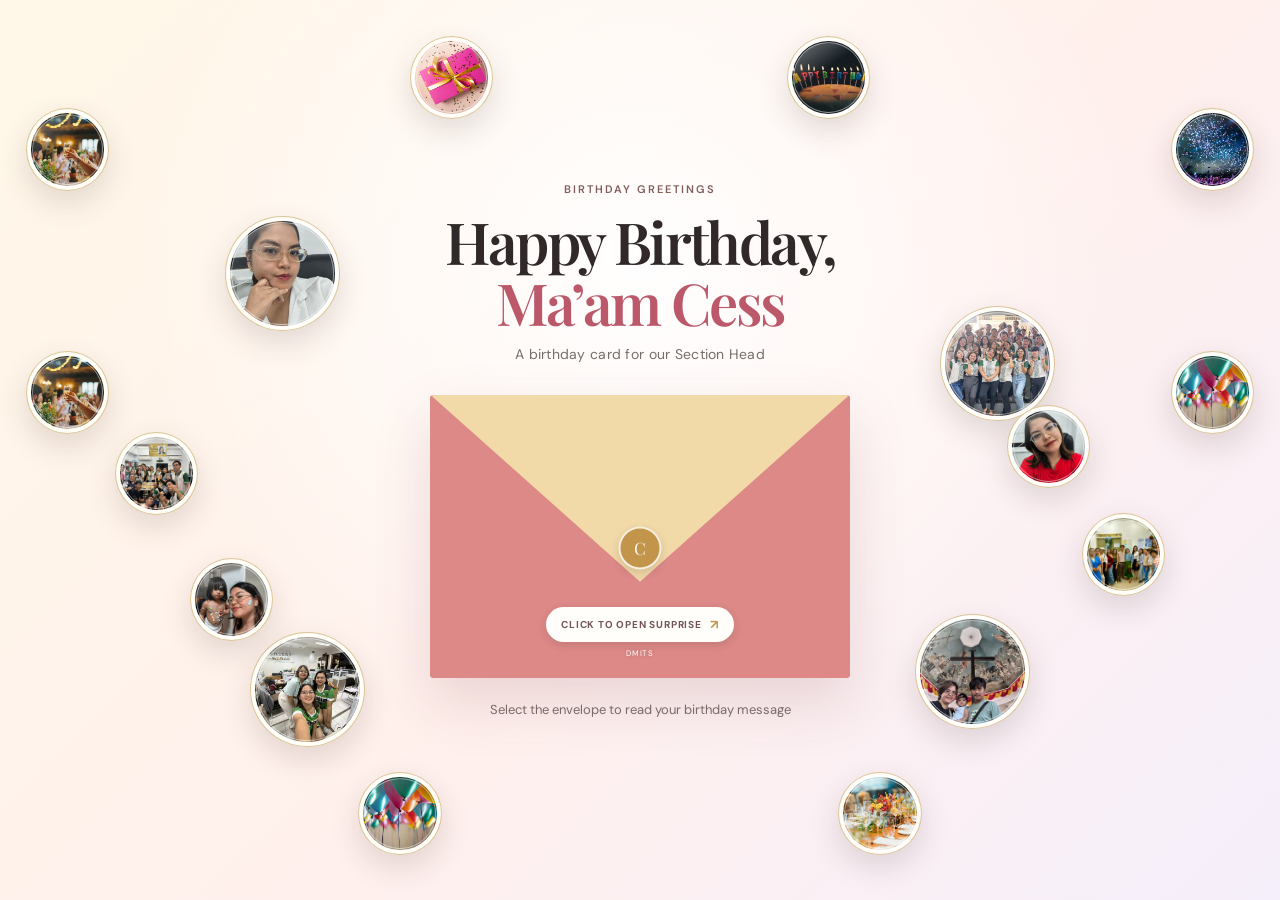
==== commit e97cf456: "pa char char ni mark boi" ====
--- a/Birthday-from-mark/index.html
+++ b/Birthday-from-mark/index.html
@@ -15,14 +15,14 @@
   <section class="card-gate" id="card-gate" aria-labelledby="gate-title" hidden>
     <!-- Replace bubble photos in images/bubbles, or update each bubble img src. -->
     <div class="photo-bubbles" aria-hidden="true">
-      <span class="photo-bubble bubble-cake"><img src="images/bubbles/1.jpg" alt=""></span>
-      <span class="photo-bubble bubble-gift"><img src="images/bubbles/2.jpg" alt=""></span>
-      <span class="photo-bubble bubble-balloons"><img src="images/bubbles/3.jpg" alt=""></span>
-      <span class="photo-bubble bubble-toast"><img src="images/bubbles/4.jpg" alt=""></span>
-      <span class="photo-bubble photo-bubble-small bubble-confetti"><img src="images/bubbles/5.jpg" alt=""></span>
-      <span class="photo-bubble photo-bubble-small bubble-table"><img src="images/bubbles/6.jpg" alt=""></span>
-      <span class="photo-bubble photo-bubble-small bubble-cake-extra"><img src="images/bubbles/7.jpg" alt=""></span>
-      <span class="photo-bubble photo-bubble-small bubble-gift-extra"><img src="images/bubbles/8.jpg" alt=""></span>
+      <span class="photo-bubble bubble-cake"><img src="images/1.jpg" alt=""></span>
+      <span class="photo-bubble bubble-gift"><img src="images/2.jpg" alt=""></span>
+      <span class="photo-bubble bubble-balloons"><img src="images/3.jpg" alt=""></span>
+      <span class="photo-bubble bubble-toast"><img src="images/4.jpg" alt=""></span>
+      <span class="photo-bubble photo-bubble-small bubble-confetti"><img src="images/5.jpg" alt=""></span>
+      <span class="photo-bubble photo-bubble-small bubble-table"><img src="images/6.jpg" alt=""></span>
+      <span class="photo-bubble photo-bubble-small bubble-cake-extra"><img src="images/7.jpg" alt=""></span>
+      <span class="photo-bubble photo-bubble-small bubble-gift-extra"><img src="images/8.jpg" alt=""></span>
       <span class="photo-bubble photo-bubble-small bubble-toast-extra"><img src="images/bubbles/birthday-toast.jpg" alt=""></span>
       <span class="photo-bubble photo-bubble-small bubble-confetti-extra"><img src="images/bubbles/birthday-confetti.jpg" alt=""></span>
       <span class="photo-bubble photo-bubble-small bubble-balloons-extra"><img src="images/bubbles/birthday-balloons.jpg" alt=""></span>
